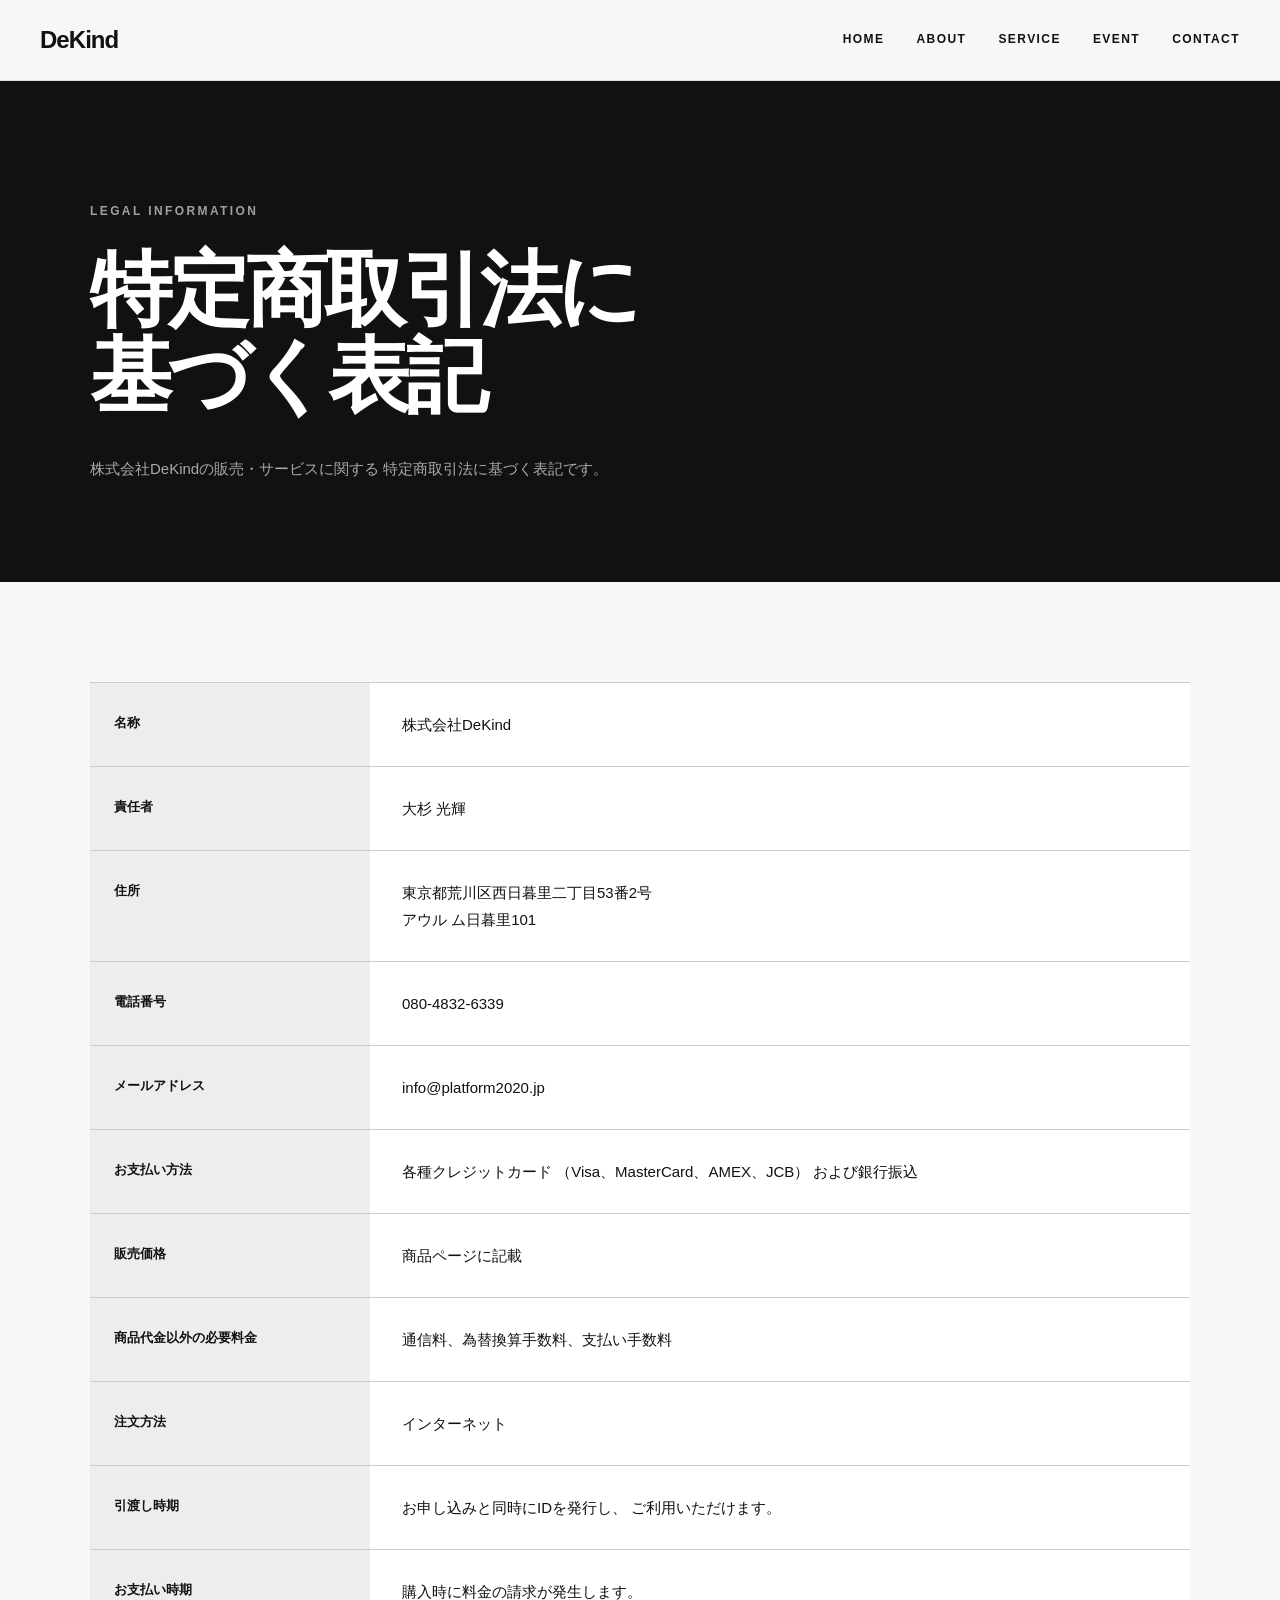
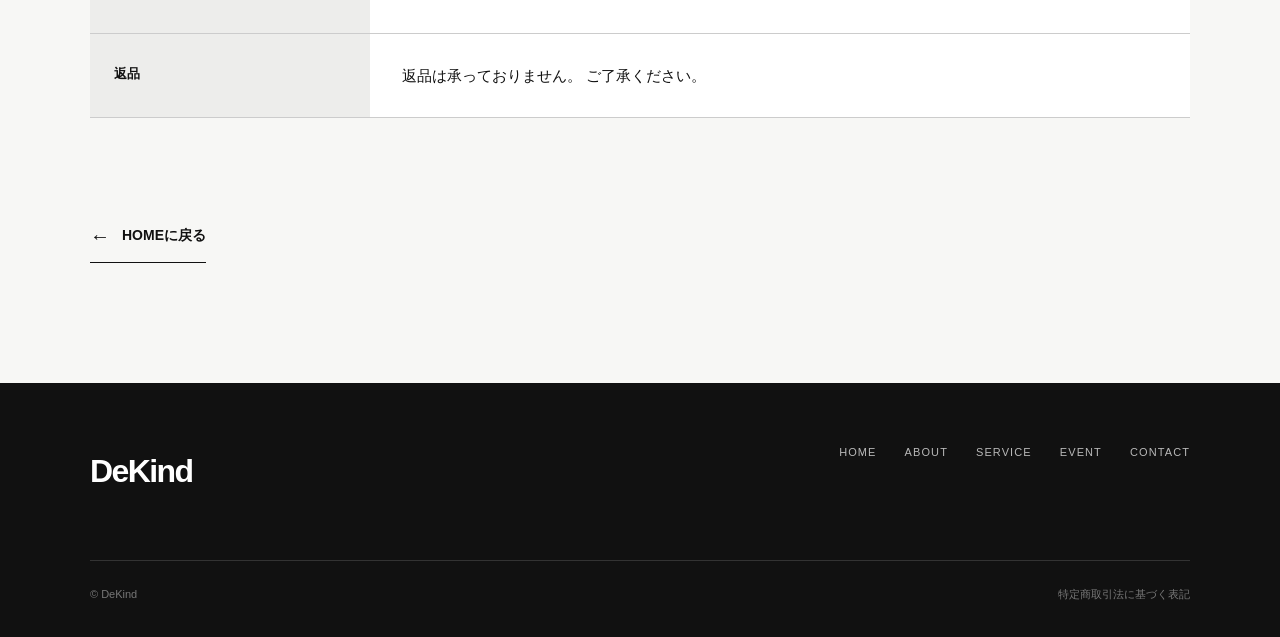
==== commercial-law.html @ 415ecf4b "Add files via upload" ====
<!DOCTYPE html>
<html lang="ja">
<head>
    <meta charset="UTF-8">
    <meta name="viewport" content="width=device-width, initial-scale=1.0">

    <title>特定商取引法に基づく表記 | 株式会社DeKind</title>

    <link rel="stylesheet" href="commercial-law.css">
</head>

<body>

    <!-- Header -->
    <header class="site-header">
        <div class="header-inner">

            <a href="index.html" class="logo">
                <span>DeKind</span>
            </a>

            <nav class="nav">
                <a href="index.html">HOME</a>
                <a href="index.html#about">ABOUT</a>
                <a href="index.html#service">SERVICE</a>
                <a href="index.html#event">EVENT</a>
                <a href="index.html#contact">CONTACT</a>
            </nav>

        </div>
    </header>


    <!-- Main -->
    <main>

        <section class="page-header">
            <div class="container">

                <p class="page-label">LEGAL INFORMATION</p>

                <h1>
                    特定商取引法に<br>
                    基づく表記
                </h1>

                <p class="page-description">
                    株式会社DeKindの販売・サービスに関する
                    特定商取引法に基づく表記です。
                </p>

            </div>
        </section>


        <section class="legal-section">
            <div class="container">

                <div class="legal-list">

                    <div class="legal-item">
                        <div class="legal-title">
                            名称
                        </div>
                        <div class="legal-content">
                            株式会社DeKind
                        </div>
                    </div>


                    <div class="legal-item">
                        <div class="legal-title">
                            責任者
                        </div>
                        <div class="legal-content">
                            大杉 光輝
                        </div>
                    </div>


                    <div class="legal-item">
                        <div class="legal-title">
                            住所
                        </div>
                        <div class="legal-content">
                            東京都荒川区西日暮里二丁目53番2号<br>
                            アウル ム日暮里101
                        </div>
                    </div>


                    <div class="legal-item">
                        <div class="legal-title">
                            電話番号
                        </div>
                        <div class="legal-content">
                            080-4832-6339
                        </div>
                    </div>


                    <div class="legal-item">
                        <div class="legal-title">
                            メールアドレス
                        </div>
                        <div class="legal-content">
                            info@platform2020.jp
                        </div>
                    </div>


                    <div class="legal-item">
                        <div class="legal-title">
                            お支払い方法
                        </div>
                        <div class="legal-content">
                            各種クレジットカード
                            （Visa、MasterCard、AMEX、JCB）
                            および銀行振込
                        </div>
                    </div>


                    <div class="legal-item">
                        <div class="legal-title">
                            販売価格
                        </div>
                        <div class="legal-content">
                            商品ページに記載
                        </div>
                    </div>


                    <div class="legal-item">
                        <div class="legal-title">
                            商品代金以外の必要料金
                        </div>
                        <div class="legal-content">
                            通信料、為替換算手数料、支払い手数料
                        </div>
                    </div>


                    <div class="legal-item">
                        <div class="legal-title">
                            注文方法
                        </div>
                        <div class="legal-content">
                            インターネット
                        </div>
                    </div>


                    <div class="legal-item">
                        <div class="legal-title">
                            引渡し時期
                        </div>
                        <div class="legal-content">
                            お申し込みと同時にIDを発行し、
                            ご利用いただけます。
                        </div>
                    </div>


                    <div class="legal-item">
                        <div class="legal-title">
                            お支払い時期
                        </div>
                        <div class="legal-content">
                            購入時に料金の請求が発生します。
                        </div>
                    </div>


                    <div class="legal-item">
                        <div class="legal-title">
                            返品
                        </div>
                        <div class="legal-content">
                            返品は承っておりません。
                            ご了承ください。
                        </div>
                    </div>

                </div>

            </div>
        </section>


        <!-- Back -->
        <section class="back-section">
            <div class="container">

                <a href="index.html" class="back-link">
                    <span>←</span>
                    HOMEに戻る
                </a>

            </div>
        </section>

    </main>


    <!-- Footer -->
    <footer class="site-footer">

        <div class="container">

            <div class="footer-top">

                <div class="footer-logo">
                    DeKind
                </div>

                <nav class="footer-nav">
                    <a href="index.html">HOME</a>
                    <a href="index.html#about">ABOUT</a>
                    <a href="index.html#service">SERVICE</a>
                    <a href="index.html#event">EVENT</a>
                    <a href="index.html#contact">CONTACT</a>
                </nav>

            </div>


            <div class="footer-bottom">

                <p>
                    © DeKind
                </p>

                <a href="commercial-law.html">
                    特定商取引法に基づく表記
                </a>

            </div>

        </div>

    </footer>

</body>
</html>
---- commercial-law.css ----
/* =========================
   Base
========================= */

* {
    margin: 0;
    padding: 0;
    box-sizing: border-box;
}

html {
    scroll-behavior: smooth;
}

body {
    font-family:
        -apple-system,
        BlinkMacSystemFont,
        "Helvetica Neue",
        "Hiragino Kaku Gothic ProN",
        "Hiragino Sans",
        Arial,
        sans-serif;

    color: #111;
    background: #f7f7f5;
    line-height: 1.8;
}

a {
    color: inherit;
    text-decoration: none;
}

.container {
    width: min(1100px, calc(100% - 48px));
    margin: 0 auto;
}


/* =========================
   Header
========================= */

.site-header {
    position: sticky;
    top: 0;
    z-index: 100;

    background: rgba(247, 247, 245, 0.92);
    backdrop-filter: blur(12px);

    border-bottom: 1px solid #ddd;
}

.header-inner {
    width: min(1200px, calc(100% - 48px));
    height: 80px;

    margin: 0 auto;

    display: flex;
    align-items: center;
    justify-content: space-between;
}

.logo {
    font-size: 24px;
    font-weight: 700;
    letter-spacing: -0.04em;
}

.nav {
    display: flex;
    gap: 32px;
}

.nav a {
    font-size: 12px;
    font-weight: 600;
    letter-spacing: 0.12em;

    transition: opacity 0.2s ease;
}

.nav a:hover {
    opacity: 0.5;
}


/* =========================
   Page Header
========================= */

.page-header {
    padding: 120px 0 100px;

    background: #111;
    color: #fff;
}

.page-label {
    margin-bottom: 24px;

    font-size: 12px;
    font-weight: 600;
    letter-spacing: 0.2em;

    opacity: 0.6;
}

.page-header h1 {
    font-size: clamp(42px, 7vw, 82px);
    line-height: 1.05;
    letter-spacing: -0.05em;
    font-weight: 700;
}

.page-description {
    max-width: 560px;

    margin-top: 36px;

    color: #aaa;

    font-size: 15px;
}


/* =========================
   Legal Information
========================= */

.legal-section {
    padding: 100px 0;
}

.legal-list {
    border-top: 1px solid #ccc;
}

.legal-item {
    display: grid;
    grid-template-columns: 280px 1fr;

    border-bottom: 1px solid #ccc;
}

.legal-title {
    padding: 28px 24px;

    background: #ededeb;

    font-size: 13px;
    font-weight: 700;
}

.legal-content {
    padding: 28px 32px;

    background: #fff;

    font-size: 15px;
}


/* =========================
   Back Link
========================= */

.back-section {
    padding: 0 0 120px;
}

.back-link {
    display: inline-flex;
    align-items: center;
    gap: 12px;

    padding-bottom: 8px;

    border-bottom: 1px solid #111;

    font-size: 14px;
    font-weight: 600;

    transition: opacity 0.2s ease;
}

.back-link:hover {
    opacity: 0.5;
}

.back-link span {
    font-size: 20px;
}


/* =========================
   Footer
========================= */

.site-footer {
    background: #111;
    color: #fff;

    padding: 60px 0 32px;
}

.footer-top {
    display: flex;
    justify-content: space-between;
    align-items: flex-start;

    padding-bottom: 60px;

    border-bottom: 1px solid #333;
}

.footer-logo {
    font-size: 32px;
    font-weight: 700;
    letter-spacing: -0.05em;
}

.footer-nav {
    display: flex;
    gap: 28px;
}

.footer-nav a {
    font-size: 11px;
    letter-spacing: 0.1em;
    opacity: 0.7;

    transition: opacity 0.2s ease;
}

.footer-nav a:hover {
    opacity: 1;
}

.footer-bottom {
    display: flex;
    justify-content: space-between;
    align-items: center;

    padding-top: 24px;

    color: #777;
    font-size: 11px;
}

.footer-bottom a {
    transition: color 0.2s ease;
}

.footer-bottom a:hover {
    color: #fff;
}


/* =========================
   Mobile
========================= */

@media (max-width: 700px) {

    .container {
        width: min(100% - 32px, 1100px);
    }

    .header-inner {
        width: calc(100% - 32px);
        height: 68px;
    }

    .nav {
        display: none;
    }

    .page-header {
        padding: 80px 0 70px;
    }

    .page-header h1 {
        font-size: 44px;
    }

    .legal-section {
        padding: 60px 0;
    }

    .legal-item {
        display: block;
    }

    .legal-title {
        padding: 16px 20px;
    }

    .legal-content {
        padding: 20px;
    }

    .back-section {
        padding-bottom: 80px;
    }

    .footer-top {
        display: block;
        padding-bottom: 40px;
    }

    .footer-nav {
        margin-top: 32px;

        display: grid;
        grid-template-columns: 1fr 1fr;
        gap: 20px;
    }

    .footer-bottom {
        display: block;
    }

    .footer-bottom a {
        display: inline-block;
        margin-top: 12px;
    }
}
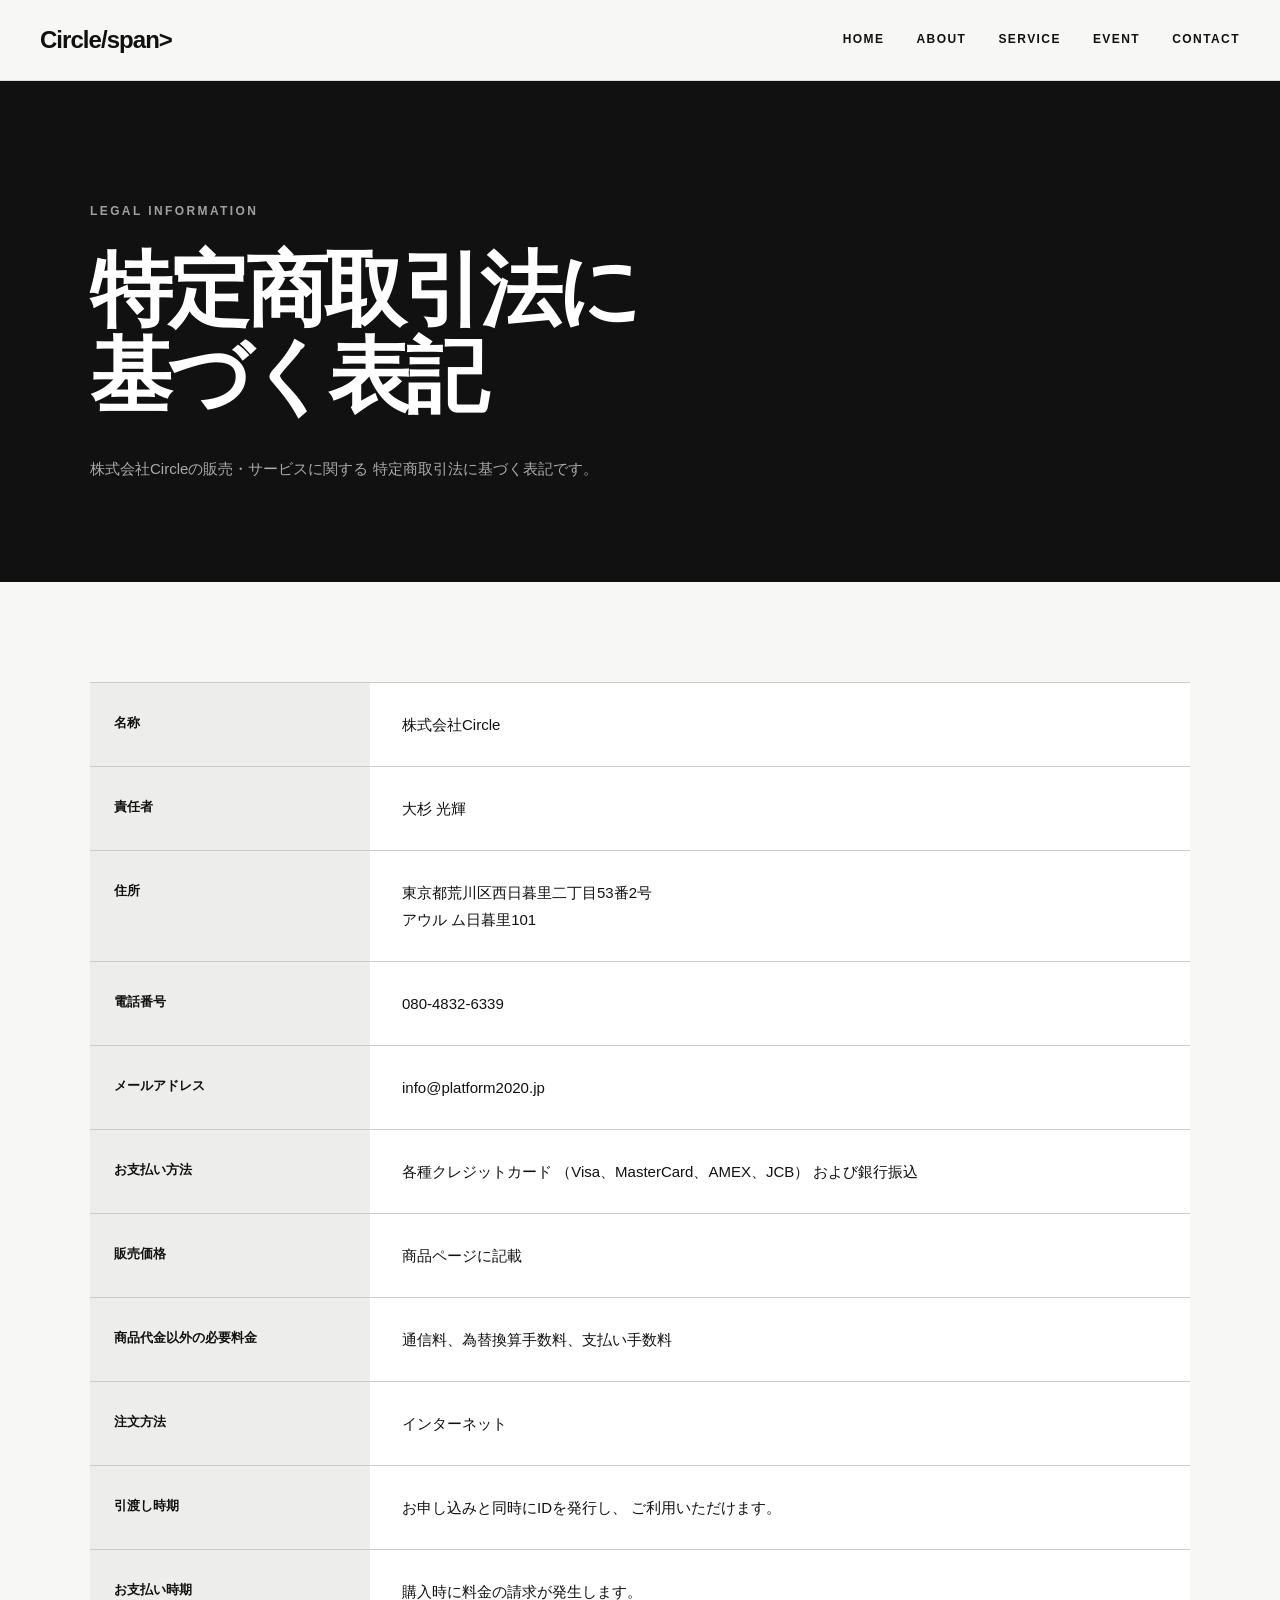
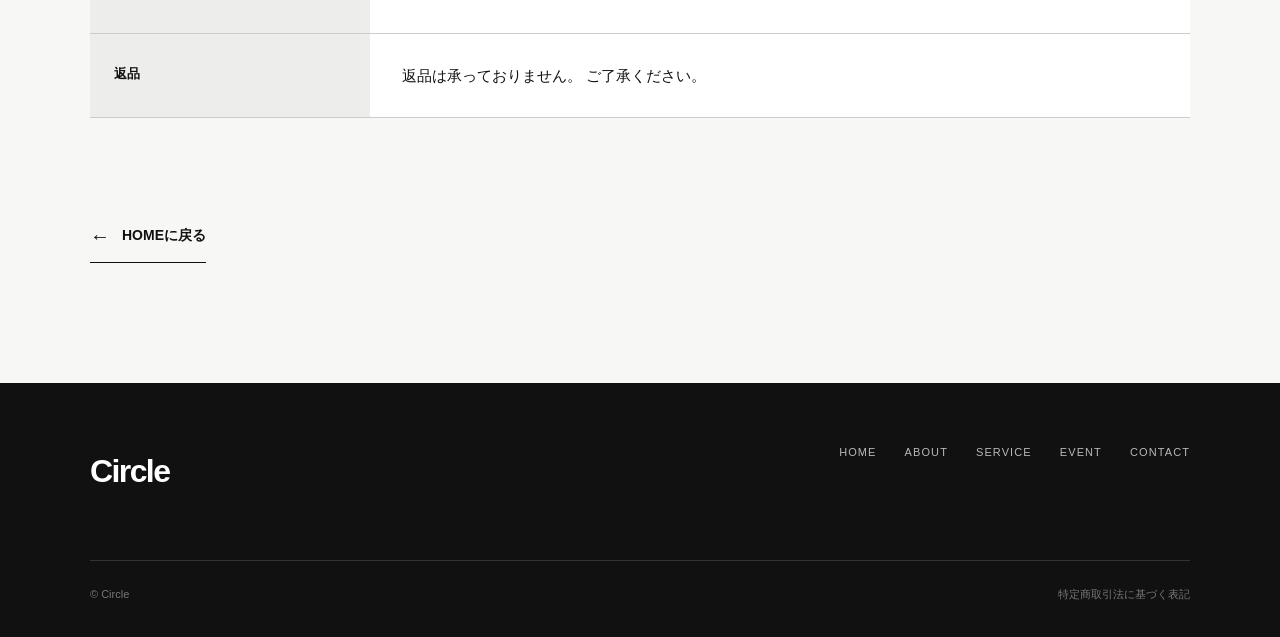
==== commit 100cefa5: "Add files via upload" ====
--- a/commercial-law.html
+++ b/commercial-law.html
@@ -4,7 +4,7 @@
     <meta charset="UTF-8">
     <meta name="viewport" content="width=device-width, initial-scale=1.0">
 
-    <title>特定商取引法に基づく表記 | 株式会社DeKind</title>
+    <title>特定商取引法に基づく表記 | 株式会社Circle</title>
 
     <link rel="stylesheet" href="commercial-law.css">
 </head>
@@ -16,7 +16,7 @@
         <div class="header-inner">
 
             <a href="index.html" class="logo">
-                <span>DeKind</span>
+                <span>Circle/span>
             </a>
 
             <nav class="nav">
@@ -45,7 +45,7 @@
                 </h1>
 
                 <p class="page-description">
-                    株式会社DeKindの販売・サービスに関する
+                    株式会社Circleの販売・サービスに関する
                     特定商取引法に基づく表記です。
                 </p>
 
@@ -63,7 +63,7 @@
                             名称
                         </div>
                         <div class="legal-content">
-                            株式会社DeKind
+                            株式会社Circle
                         </div>
                     </div>
 
@@ -211,7 +211,7 @@
             <div class="footer-top">
 
                 <div class="footer-logo">
-                    DeKind
+                    Circle
                 </div>
 
                 <nav class="footer-nav">
@@ -228,7 +228,7 @@
             <div class="footer-bottom">
 
                 <p>
-                    © DeKind
+                    © Circle
                 </p>
 
                 <a href="commercial-law.html">
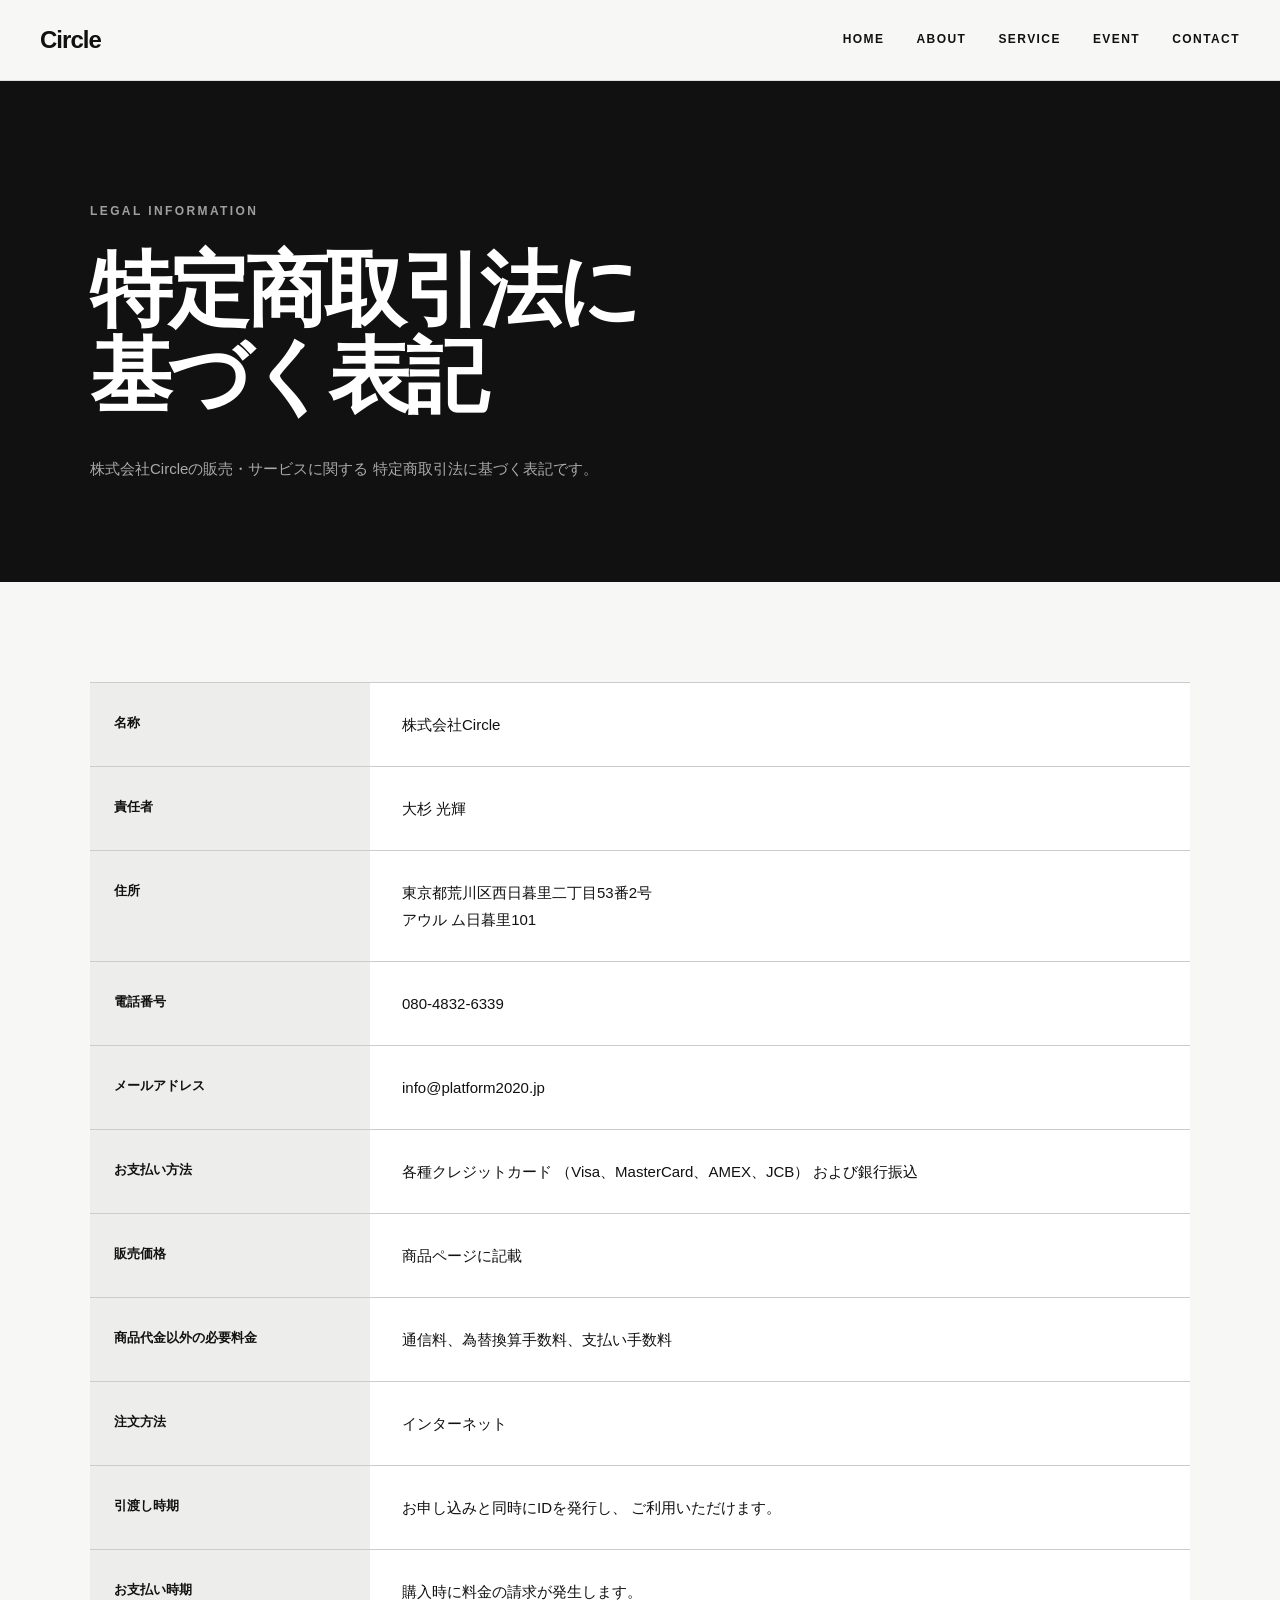
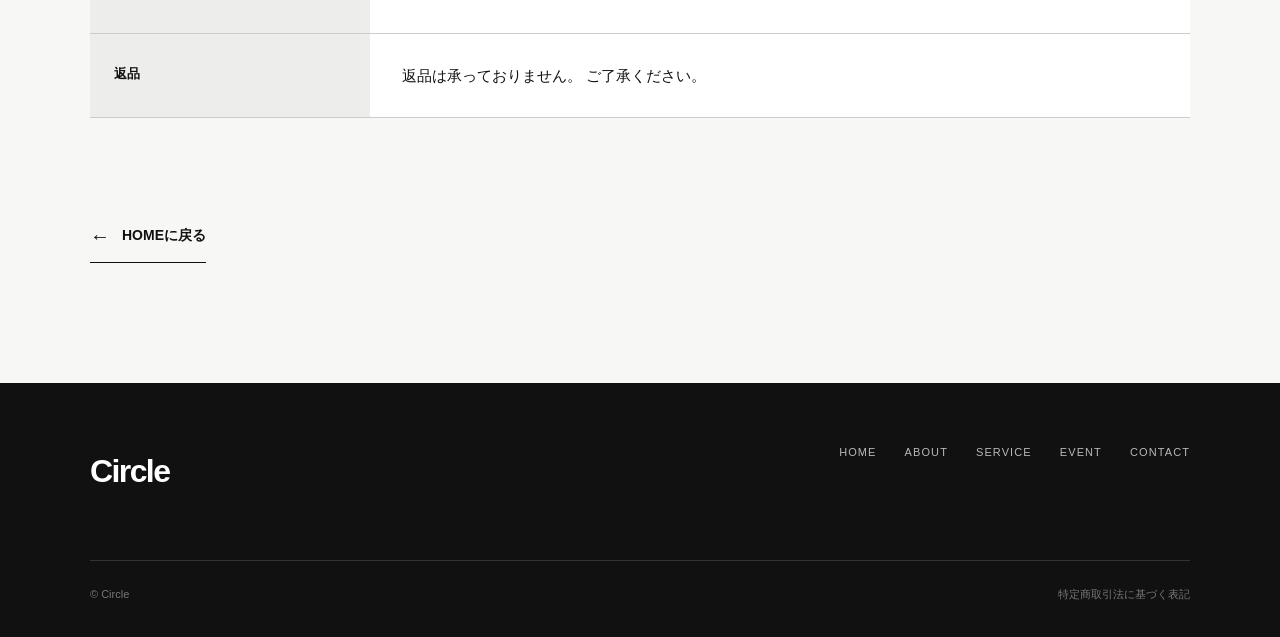
==== commit bb9ef8e4: "Add files via upload" ====
--- a/commercial-law.html
+++ b/commercial-law.html
@@ -16,7 +16,7 @@
         <div class="header-inner">
 
             <a href="index.html" class="logo">
-                <span>Circle/span>
+                <span>Circle</span>
             </a>
 
             <nav class="nav">
